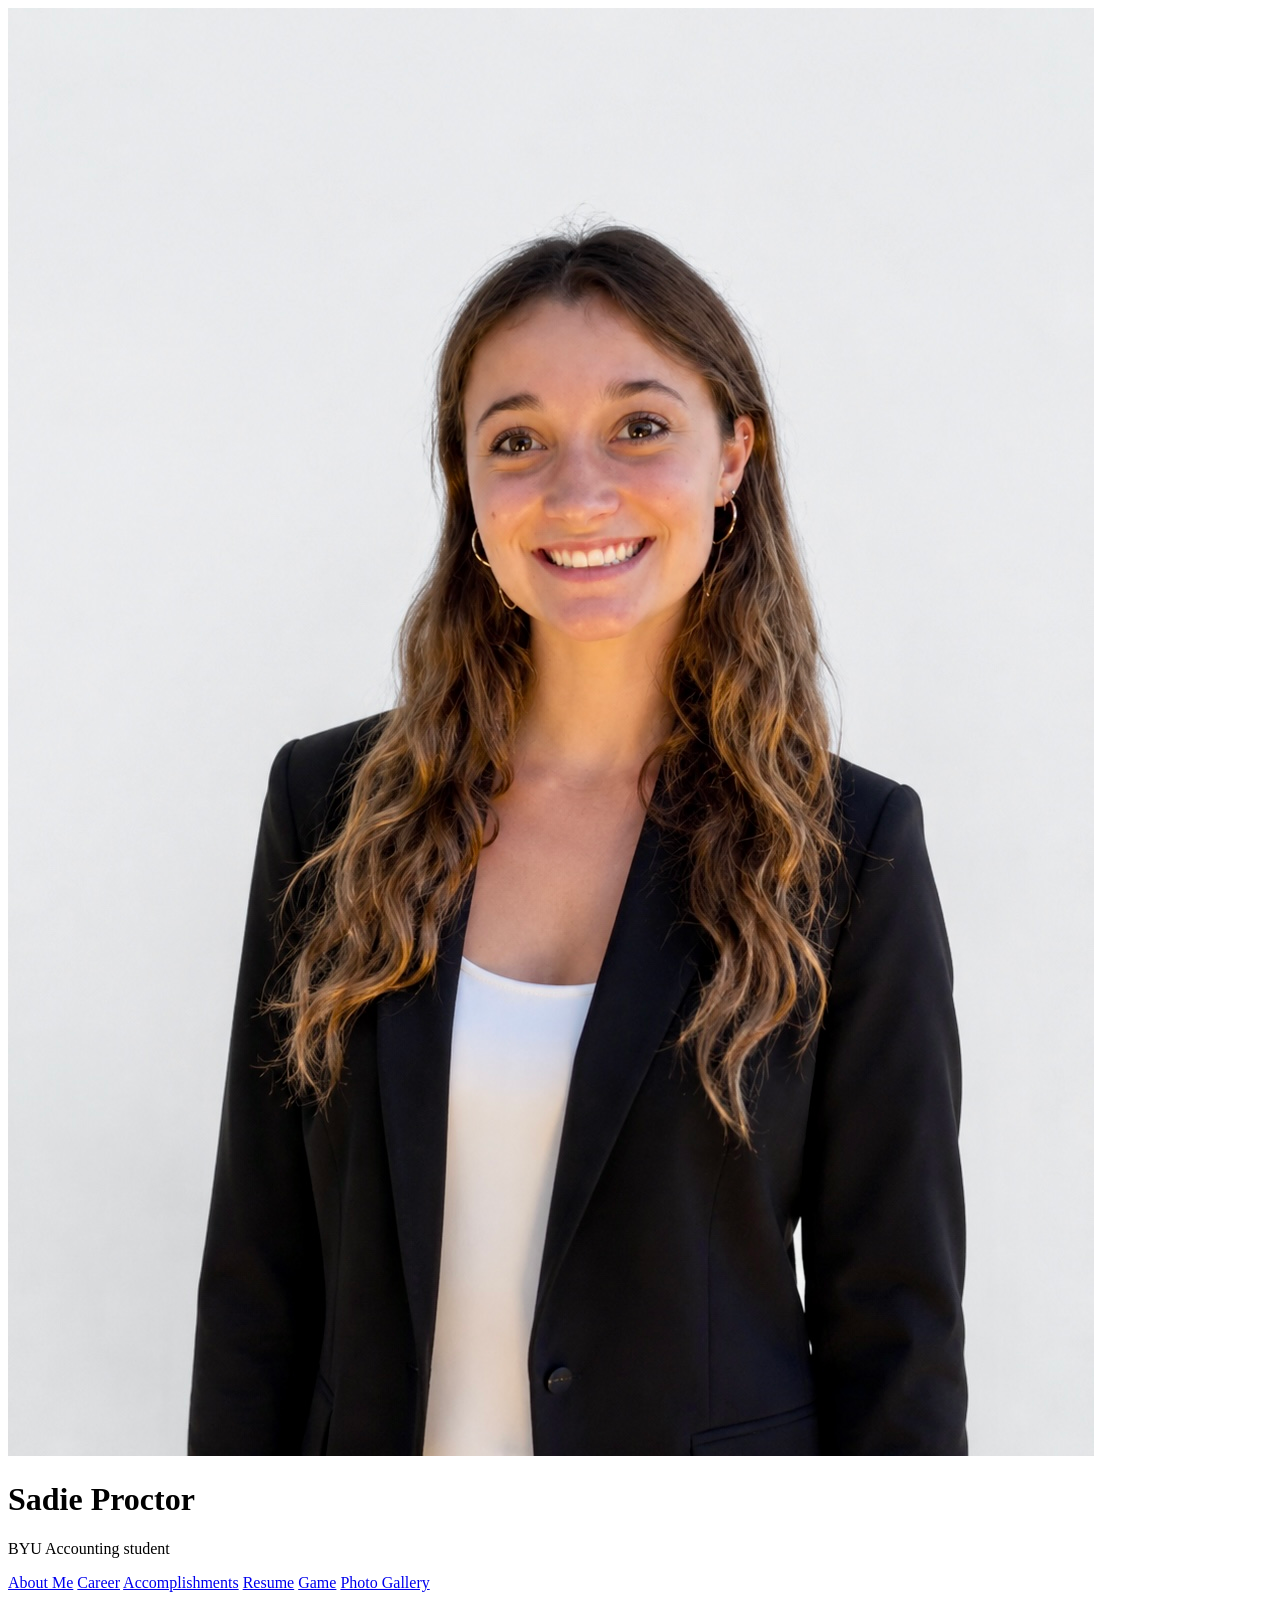
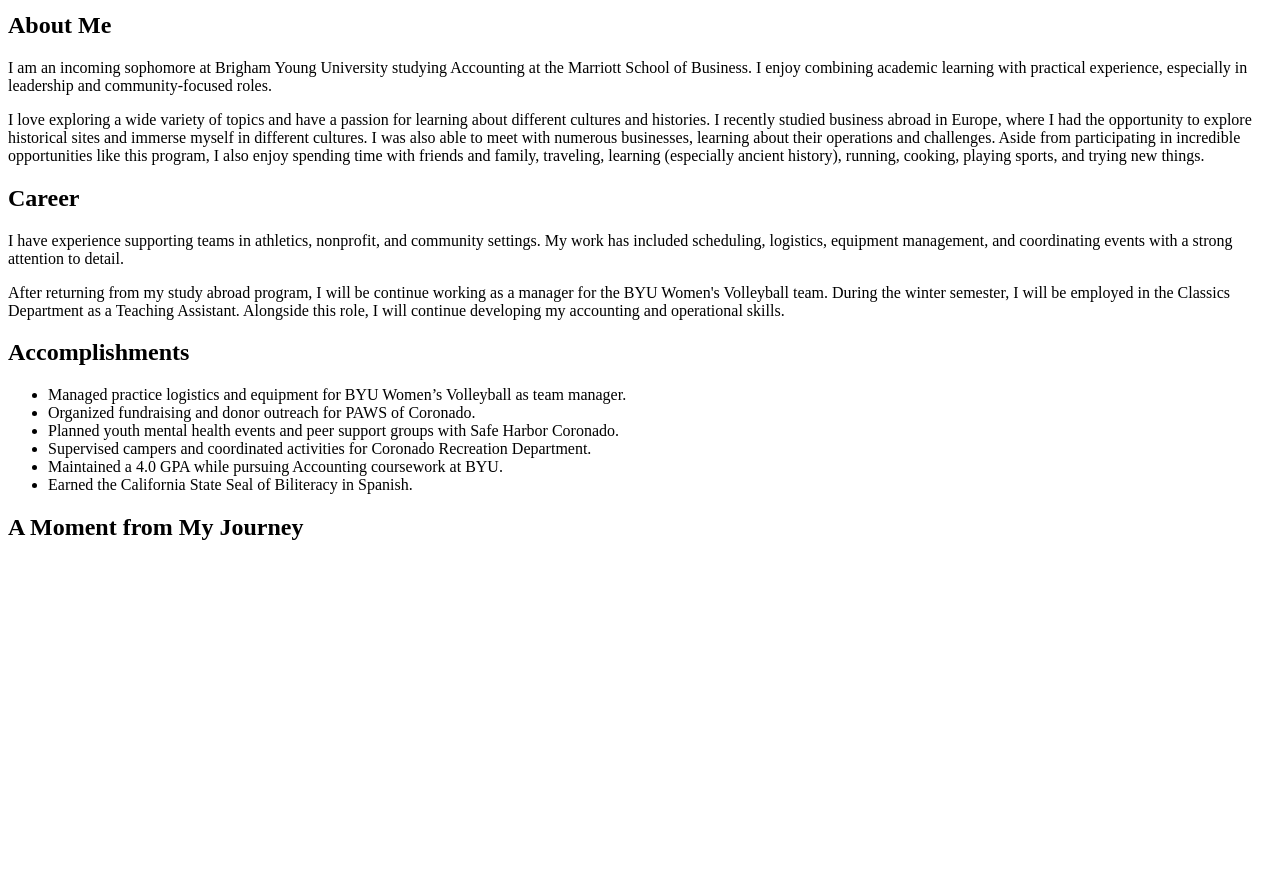
==== index.html @ 55a30e1f "Add files via upload" ====
<!DOCTYPE html>
<html lang="en">
<head>
    <meta charset="UTF-8">
    <meta name="viewport" content="width=device-width, initial-scale=1.0">
    <title>Sadie Proctor | BYU Student</title>
    <link rel="stylesheet" href="styles/styles.css">
</head>
<body>

    <div class="container">
        <header class="site-header">
            <div class="header-left">
                <img src="sadieproctorpicture.jpg" alt="Sadie Proctor" class="profile-photo">
                <div>
                    <h1>Sadie Proctor</h1>
                    <p class="subtitle">BYU Accounting student</p>
                </div>
            </div>
            <nav class="header-nav">
                <a href="#AboutMe">About Me</a>
                <a href="#Career">Career</a>
                <a href="#Accomplishments">Accomplishments</a>
                <a href="#Clickthislinktoviewmyresume!">Resume</a>
                <a href="opengame.html" target="_blank">Game</a>
                <a href="photogallery.html" target="_blank">Photo Gallery</a>
            </nav>
            
        </header>

        <main class="main-content">
            <section id="AboutMe" class="section-block">
                <h2>About Me</h2>
                <p>I am an incoming sophomore at Brigham Young University studying Accounting at the Marriott School of Business. I enjoy combining academic learning with practical experience, especially in leadership and community-focused roles.</p>
                <p>I love exploring a wide variety of topics and have a passion for learning about different cultures and histories. I recently studied business abroad in Europe, where I had the opportunity to explore historical sites and immerse myself in different cultures. I was also able to meet with numerous businesses, learning about their operations and challenges. Aside from participating
                    in incredible opportunities like this program, I also enjoy spending time with friends and family, traveling, learning (especially ancient history), running, cooking, playing sports, and trying new things.</p>
                </p>
            </section>
            <section id="Career" class="section-block">
                <h2>Career</h2>
                <p>I have experience supporting teams in athletics, nonprofit, and community settings. My work has included scheduling, logistics, equipment management, and coordinating events with a strong attention to detail.</p>
                <p>After returning from my study abroad program, I will be continue working as a manager for the BYU Women's Volleyball team. During the winter semester, I will be employed in the Classics Department as a Teaching Assistant. Alongside this role, I will continue developing my accounting and operational skills.</p>
            </section>
      
            <section id="Accomplishments" class="section-block">
                <h2>Accomplishments</h2>
                <ul>
                    <li>Managed practice logistics and equipment for BYU Women’s Volleyball as team manager.</li>
                    <li>Organized fundraising and donor outreach for PAWS of Coronado.</li>
                    <li>Planned youth mental health events and peer support groups with Safe Harbor Coronado.</li>
                    <li>Supervised campers and coordinated activities for Coronado Recreation Department.</li>
                    <li>Maintained a 4.0 GPA while pursuing Accounting coursework at BYU.</li>
                    <li>Earned the California State Seal of Biliteracy in Spanish.</li>
                </ul>
            </section>
            <section id="Video" class="section-block">
                <h2>A Moment from My Journey</h2>
                <iframe width="560" height="315" 
                    src="https://www.youtube.com/embed/I63VdYKXzm8?rel=0" 
                    title="YouTube video player" 
                    frameborder="0" 
                    allow="accelerometer; autoplay; clipboard-write; encrypted-media; gyroscope; picture-in-picture; web-share" 
                    allowfullscreen 
                    style="margin-top: 16px; display: block; max-width: 100%;">
                </iframe>
            </section>
        </main>
    </div>
</body>
</html>
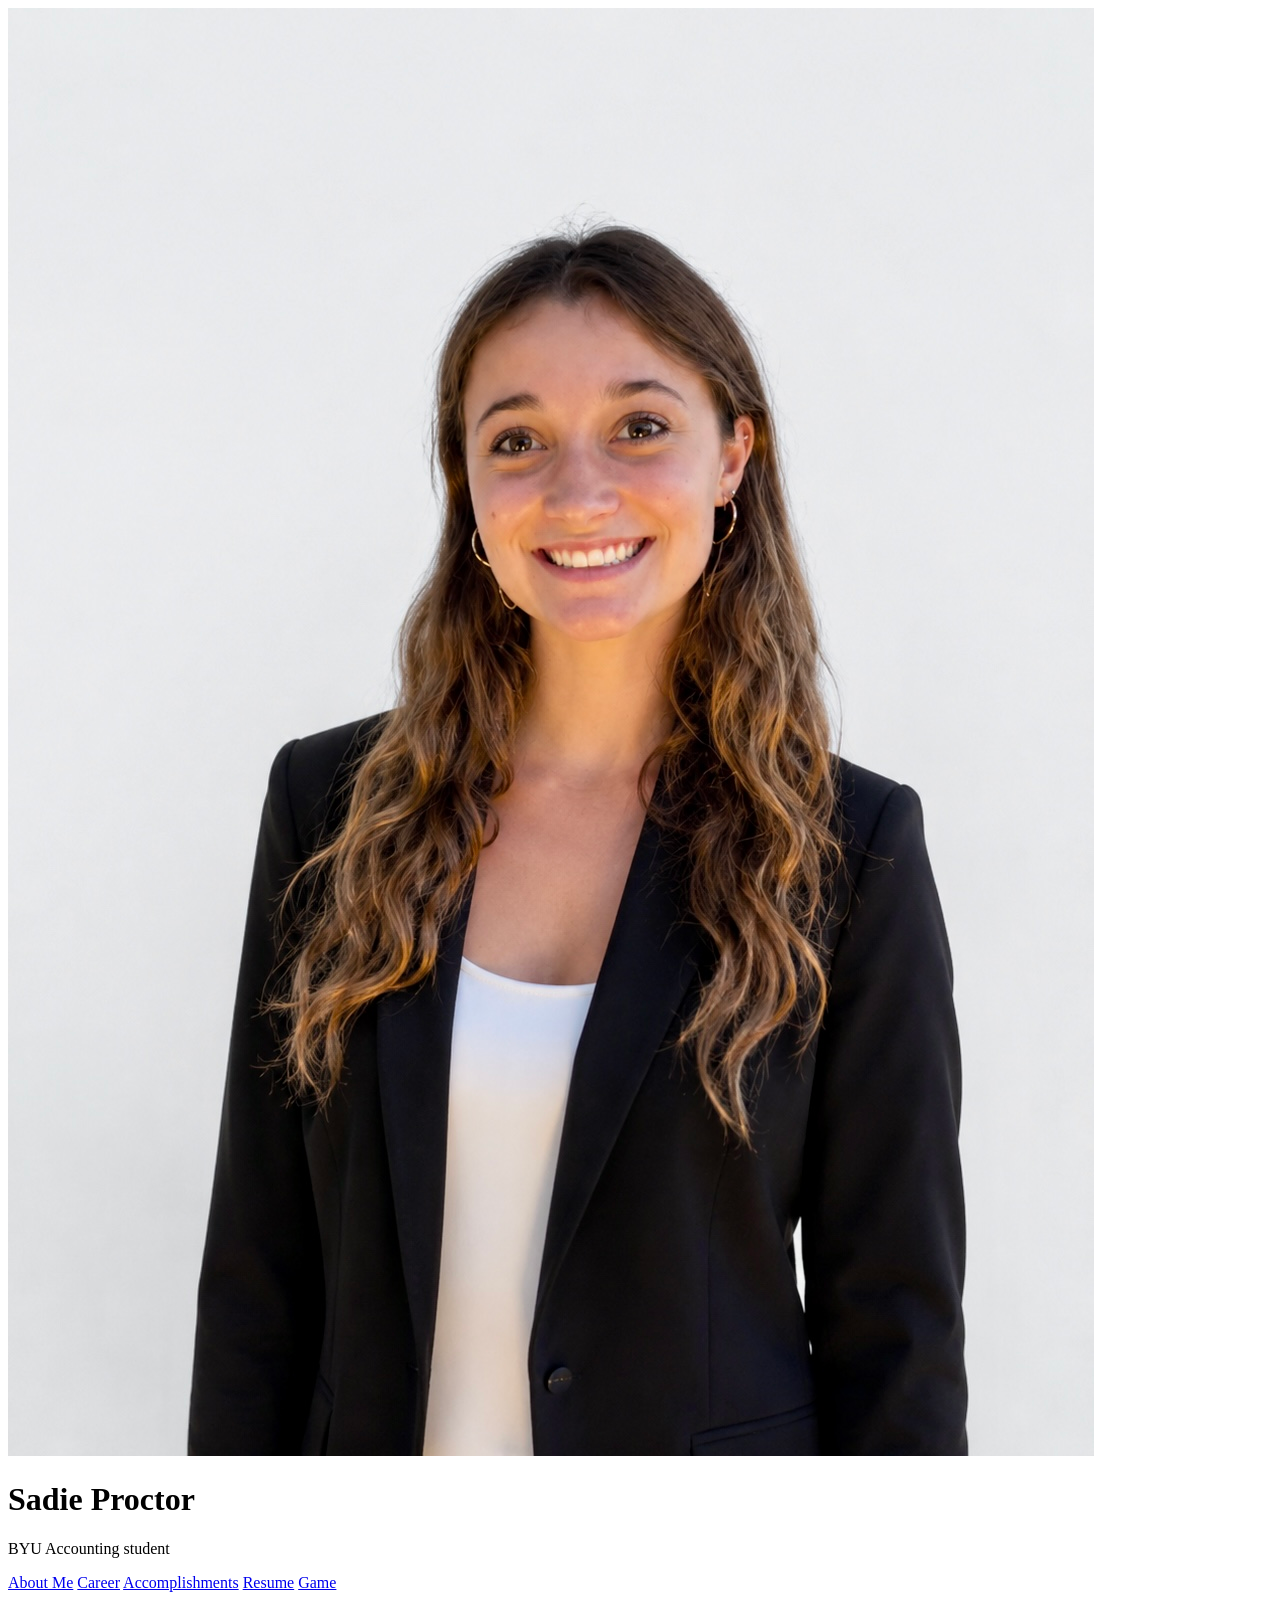
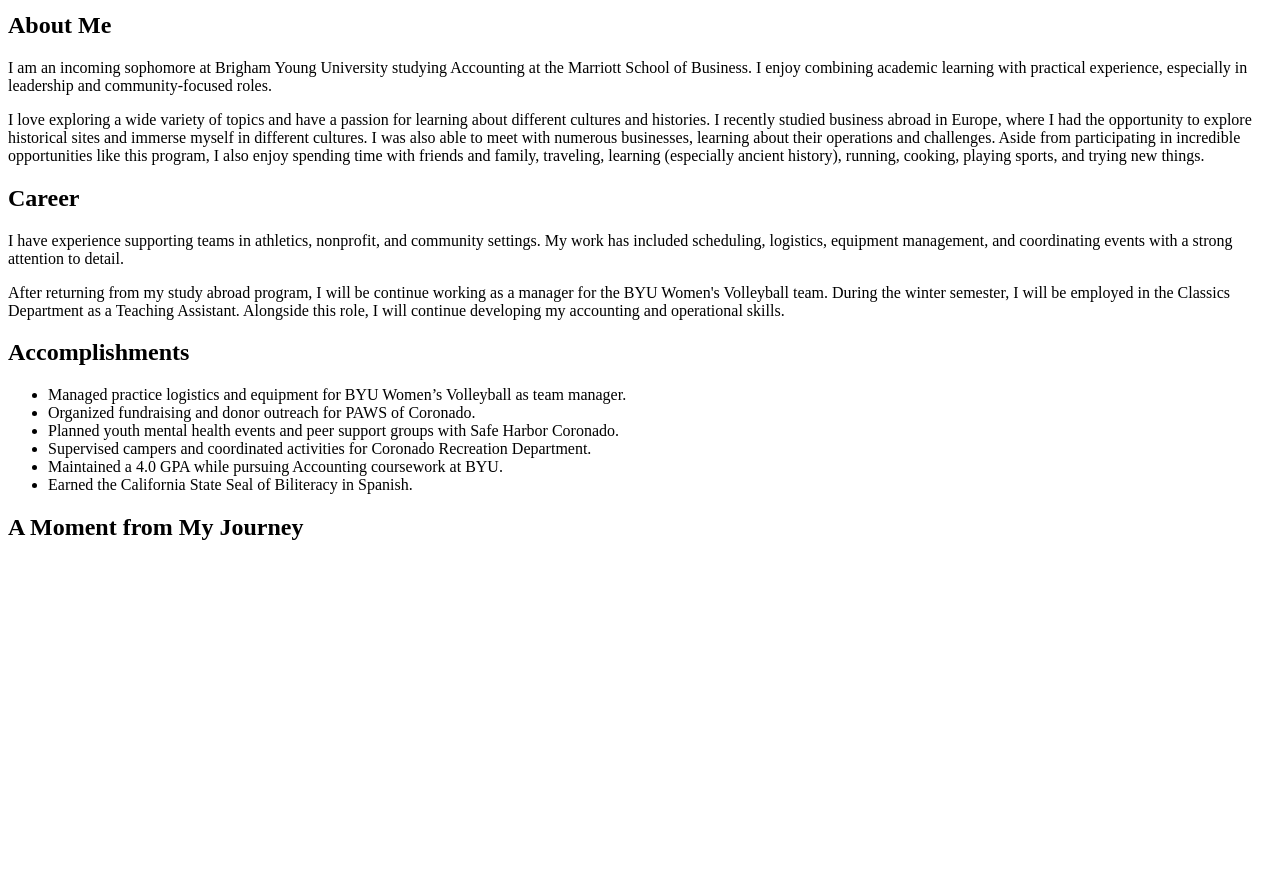
==== commit 809f98e1: "Add files via upload" ====
--- a/index.html
+++ b/index.html
@@ -4,7 +4,7 @@
     <meta charset="UTF-8">
     <meta name="viewport" content="width=device-width, initial-scale=1.0">
     <title>Sadie Proctor | BYU Student</title>
-    <link rel="stylesheet" href="styles/styles.css">
+    <link rel="stylesheet" href="./styles/styles.css">
 </head>
 <body>
 
@@ -23,8 +23,6 @@
                 <a href="#Accomplishments">Accomplishments</a>
                 <a href="#Clickthislinktoviewmyresume!">Resume</a>
                 <a href="opengame.html" target="_blank">Game</a>
-                <a href="photogallery.html" target="_blank">Photo Gallery</a>
-            </nav>
             
         </header>
 
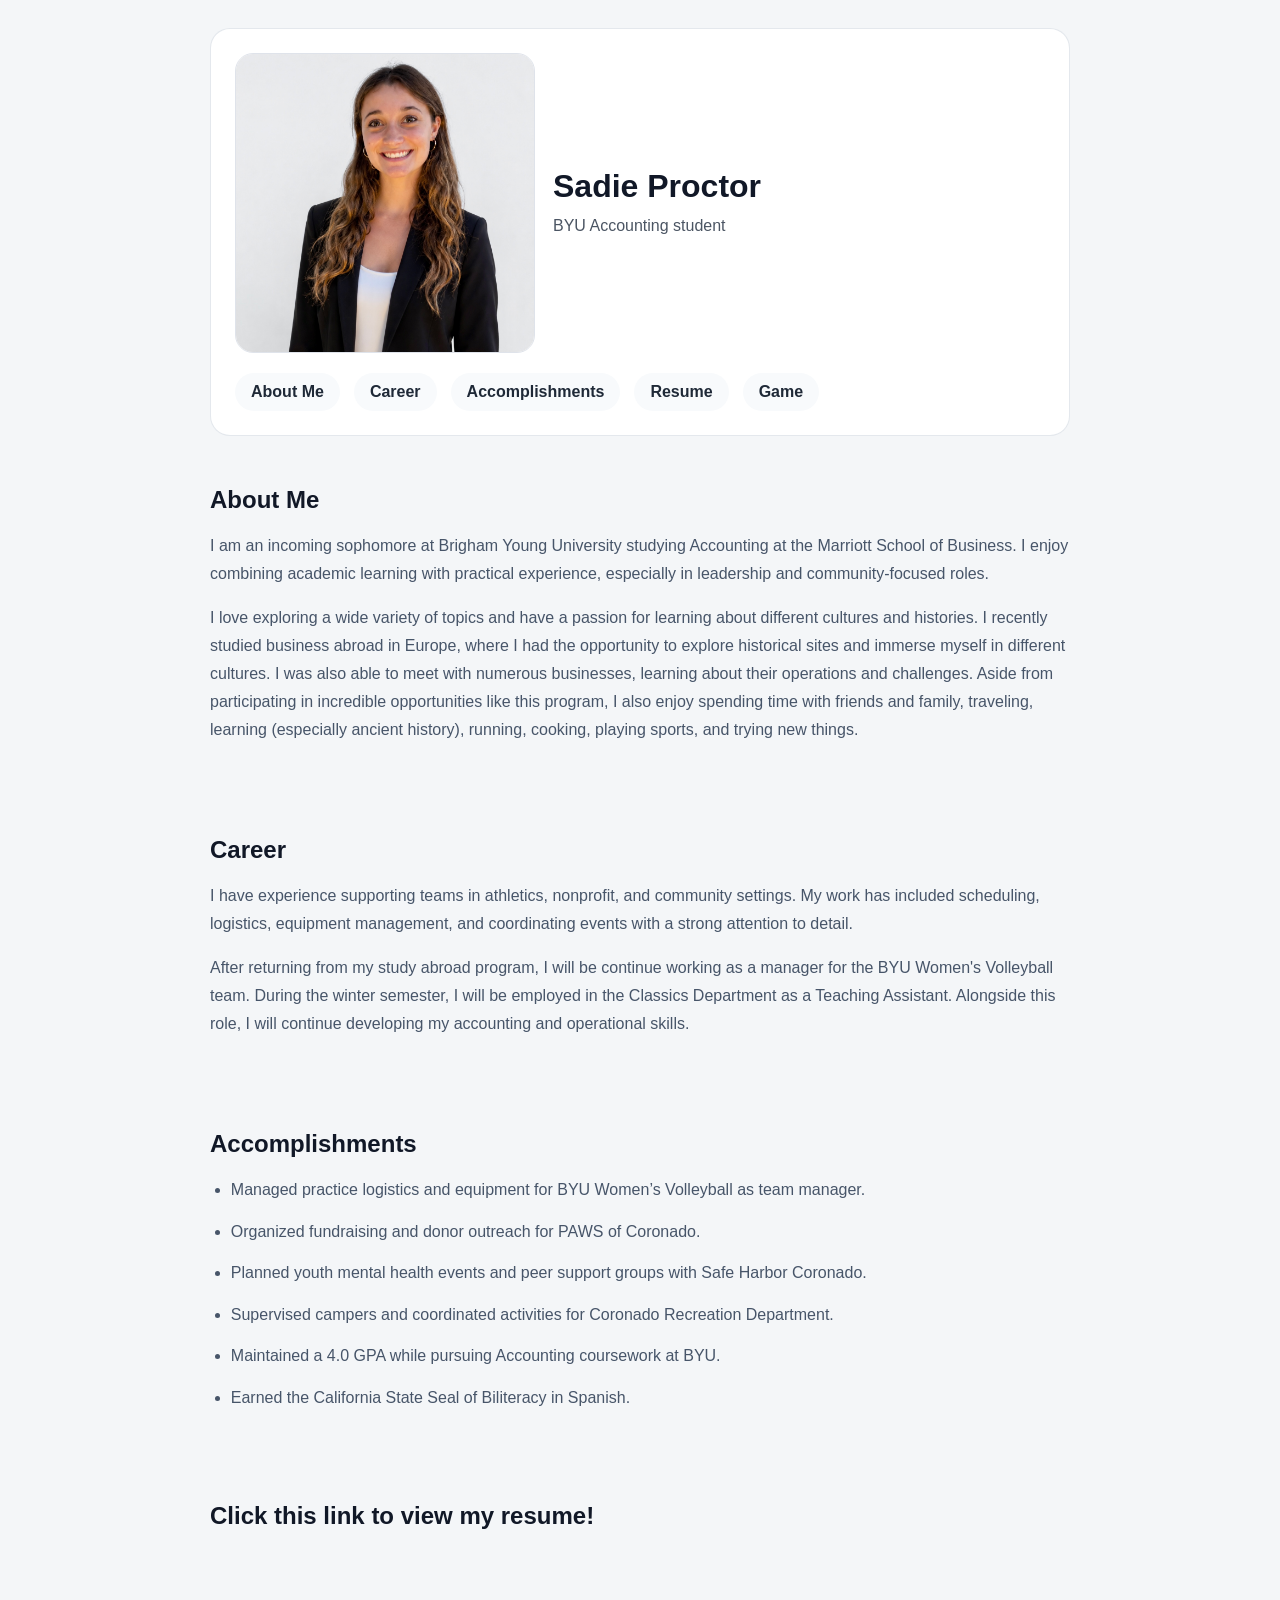
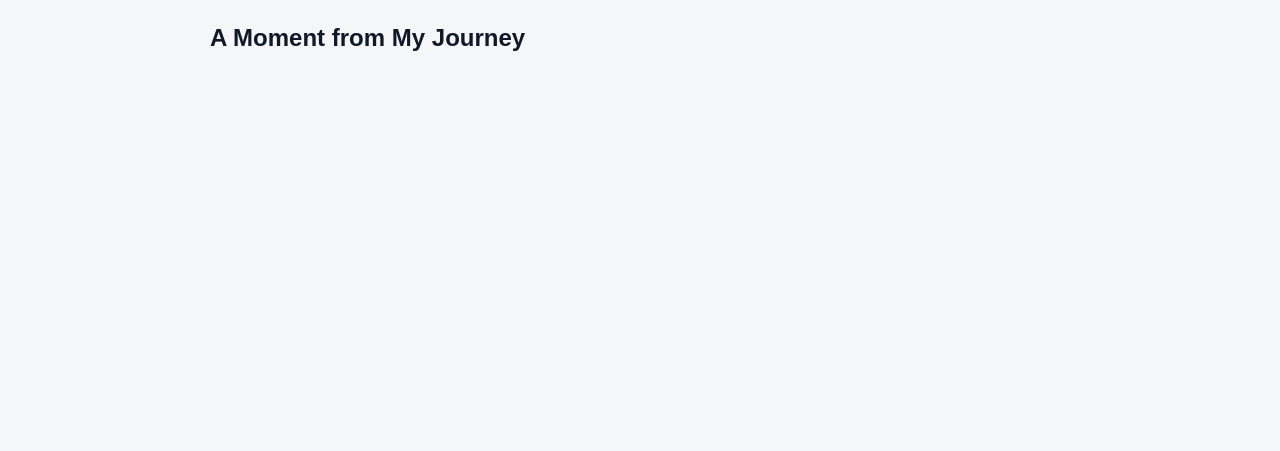
==== commit 0d2d1f79: "Add files via upload" ====
--- a/index.html
+++ b/index.html
@@ -51,6 +51,11 @@
                     <li>Earned the California State Seal of Biliteracy in Spanish.</li>
                 </ul>
             </section>
+
+            <section id = "Resume" class="section-block">
+                <a href="resume.html" target="_blank"> <h2>Click this link to view my resume!</h2></a>
+            </section>
+
             <section id="Video" class="section-block">
                 <h2>A Moment from My Journey</h2>
                 <iframe width="560" height="315" 
--- a/styles/styles.css
+++ b/styles/styles.css
@@ -0,0 +1,128 @@
+:root {
+    color-scheme: light;
+    font-family:'Gill Sans', 'Gill Sans MT', Calibri, 'Trebuchet MS', sans-serif;
+    background: #f4f6f8;
+    color: #111827;
+}
+* {
+    box-sizing: border-box;
+}
+body {
+    margin: 0;
+    background: #f4f6f8;
+}
+.container {
+    max-width: 900px;
+    margin: 0 auto;
+    padding: 28px 20px 40px;
+}
+.site-header {
+    display: flex;
+    flex-wrap: wrap;
+    justify-content: space-between;
+    align-items: center;
+    gap: 20px;
+    background: #ffffff;
+    border: 1px solid rgba(148, 163, 184, 0.25);
+    border-radius: 20px;
+    padding: 24px;
+    margin-bottom: 24px;
+}
+.header-left {
+    display: flex;
+    align-items: center;
+    gap: 18px;
+}
+.profile-photo {
+    width: 300px;
+    height: 300px;
+    border-radius: 18px;
+    object-fit: cover;
+    border: 1px solid rgba(148, 163, 184, 0.3);
+}
+.site-header h1 {
+    margin: 0;
+    font-size: 2rem;
+}
+.subtitle {
+    margin: 8px 0 0;
+    color: #4b5563;
+    line-height: 1.6;
+}
+a {
+    color:black;
+    text-decoration: none;
+}
+a:hover
+{
+    text-decoration: underline;
+    color:lightblue;
+}
+.header-nav {
+    display: flex;
+    flex-wrap: wrap;
+    gap: 14px;
+}
+.header-nav a {
+    color: #1f2937;
+    text-decoration: none;
+    font-weight: 600;
+    padding: 10px 16px;
+    border-radius: 999px;
+    background: #f8fafc;
+    transition: background 0.2s ease;
+}
+.header-nav a:hover {
+    background: #e2e8f0;
+}
+.main-content {
+    display: grid;
+    gap: 24px;
+}
+.section-block {
+    background: transparent;
+    border: none;
+    border-radius: 0;
+    padding: 26px 0;
+}
+.section-block h2 {
+    margin-top: 0;
+    margin-bottom: 18px;
+    color: #111827;
+    font-size: 1.5rem;
+}
+.section-block p,
+.section-block li {
+    color: #475569;
+    line-height: 1.75;
+}
+.section-block ul {
+    padding-left: 1.3rem;
+    margin: 0;
+}
+.section-block li {
+    margin-bottom: 0.85rem;
+}
+.site-footer {
+    margin-top: 24px;
+    text-align: center;
+    color: #475569;
+}
+.site-footer a {
+    color: #1f2937;
+    text-decoration: none;
+    font-weight: 600;
+}
+@media (max-width: 720px) {
+    .site-header {
+        padding: 20px;
+    }
+    .profile-photo {
+        width: 88px;
+        height: 88px;
+    }
+    .header-nav {
+        width: 100%;
+        justify-content: flex-start;
+    }
+}
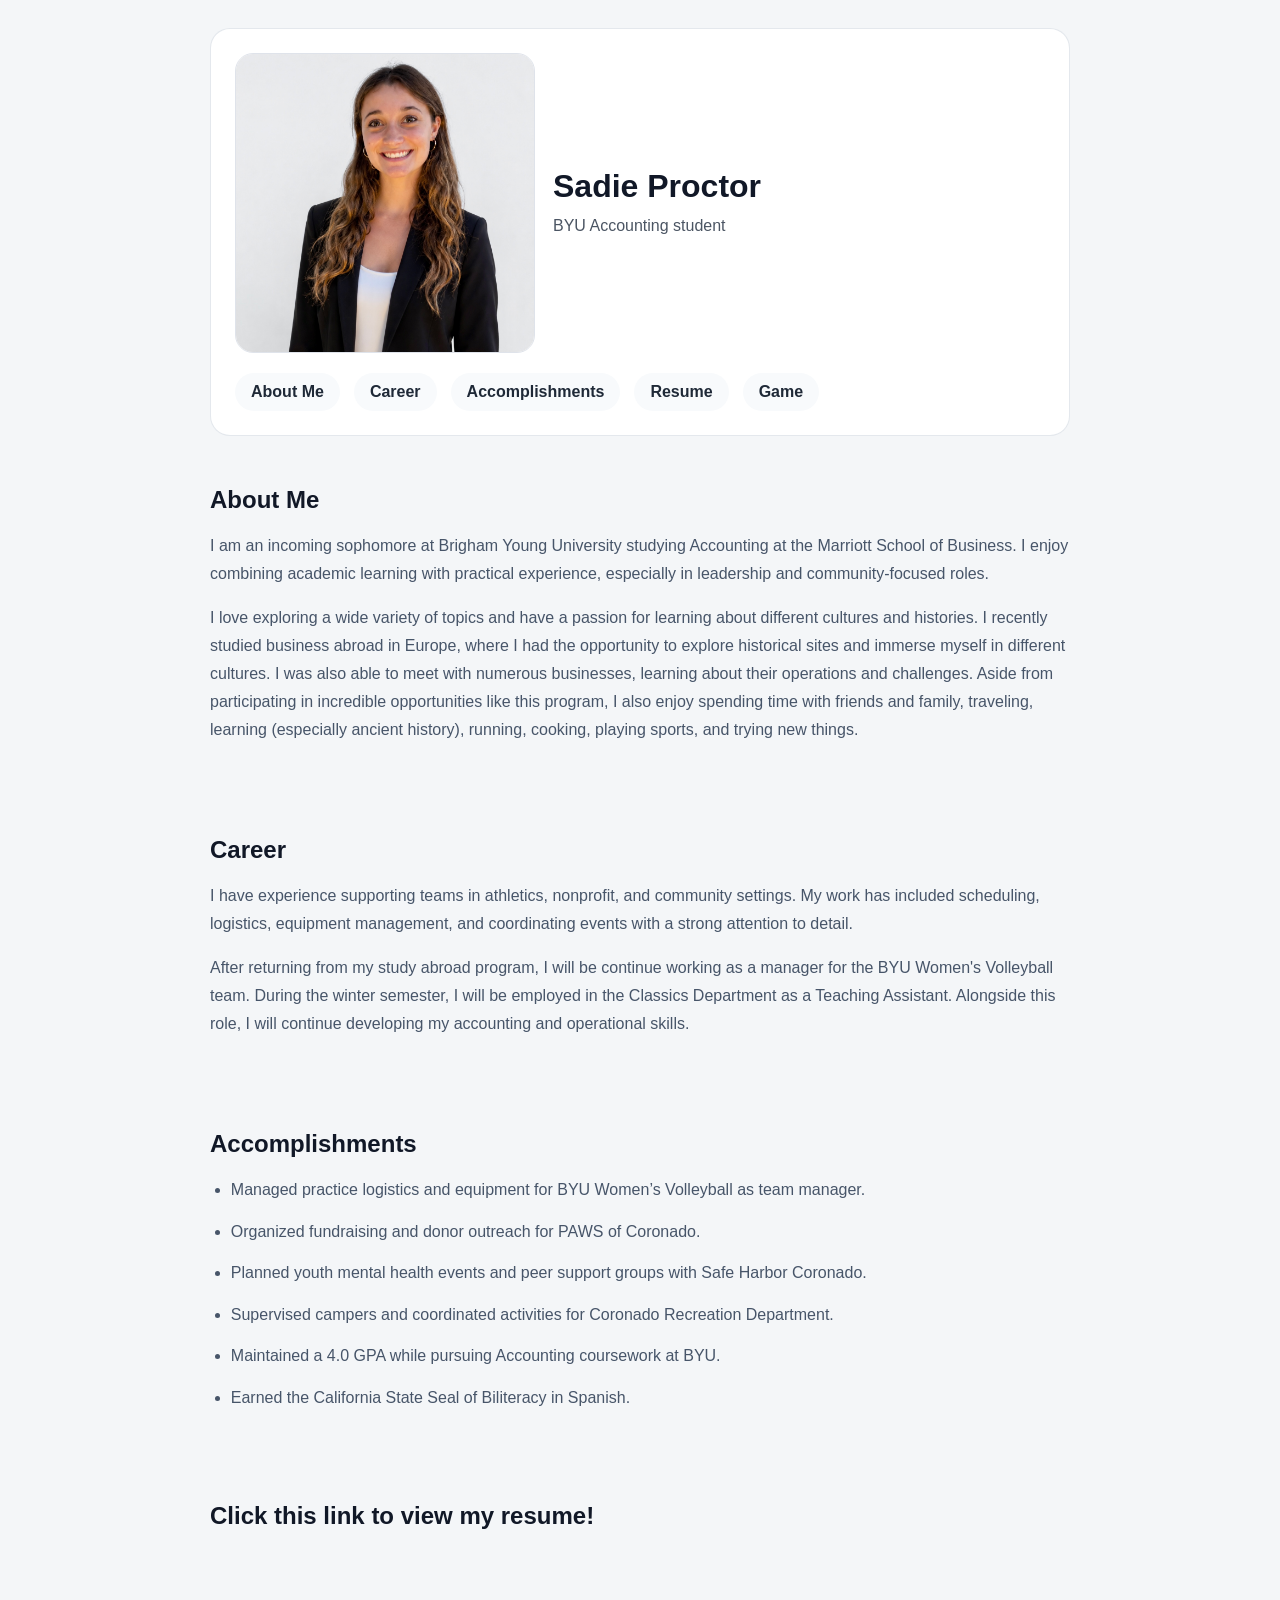
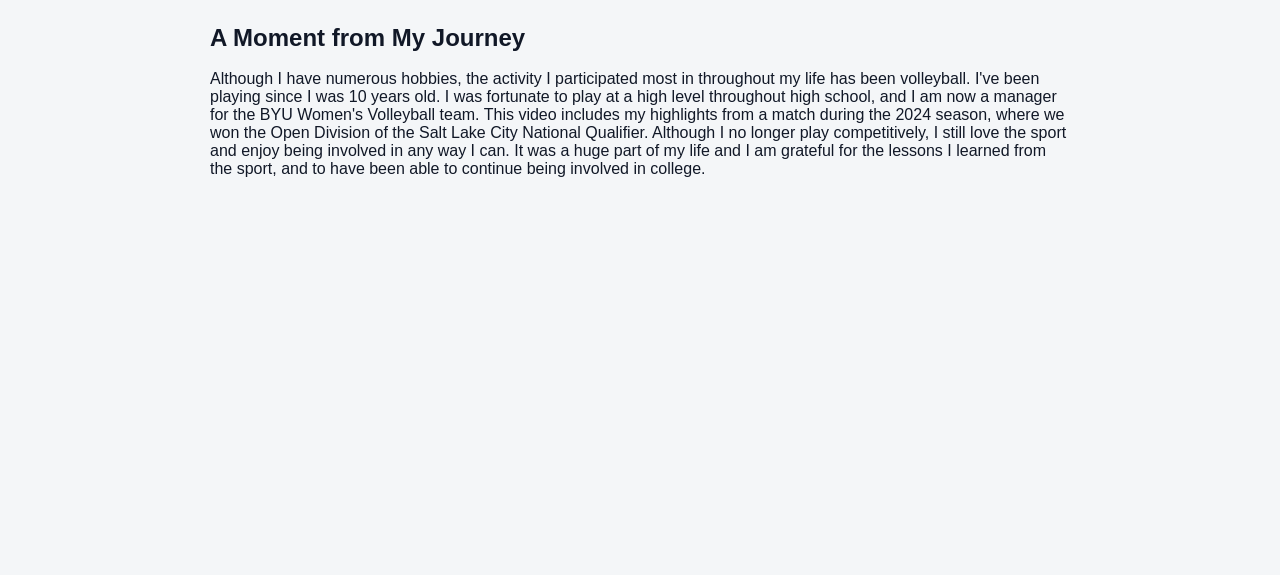
==== commit 2f50af63: "Add files via upload" ====
--- a/index.html
+++ b/index.html
@@ -21,7 +21,7 @@
                 <a href="#AboutMe">About Me</a>
                 <a href="#Career">Career</a>
                 <a href="#Accomplishments">Accomplishments</a>
-                <a href="#Clickthislinktoviewmyresume!">Resume</a>
+                <a href="#resume.html">Resume</a>
                 <a href="opengame.html" target="_blank">Game</a>
             
         </header>
@@ -58,6 +58,12 @@
 
             <section id="Video" class="section-block">
                 <h2>A Moment from My Journey</h2>
+                Although I have numerous hobbies, the activity I participated most in throughout my life has been volleyball. 
+                I've been playing since I was 10 years old.
+                 I was fortunate to play at a high level throughout high school, and I am now a manager for the BYU Women's Volleyball team. 
+                 This video includes my highlights from a match during the 2024 season, where we won the Open Division of the Salt Lake City National Qualifier. 
+                Although I no longer play competitively, I still love the sport and enjoy being involved in any way I can.
+                 It was a huge part of my life and I am grateful for the lessons I learned from the sport, and to have been able to continue being involved in college.
                 <iframe width="560" height="315" 
                     src="https://www.youtube.com/embed/I63VdYKXzm8?rel=0" 
                     title="YouTube video player" 
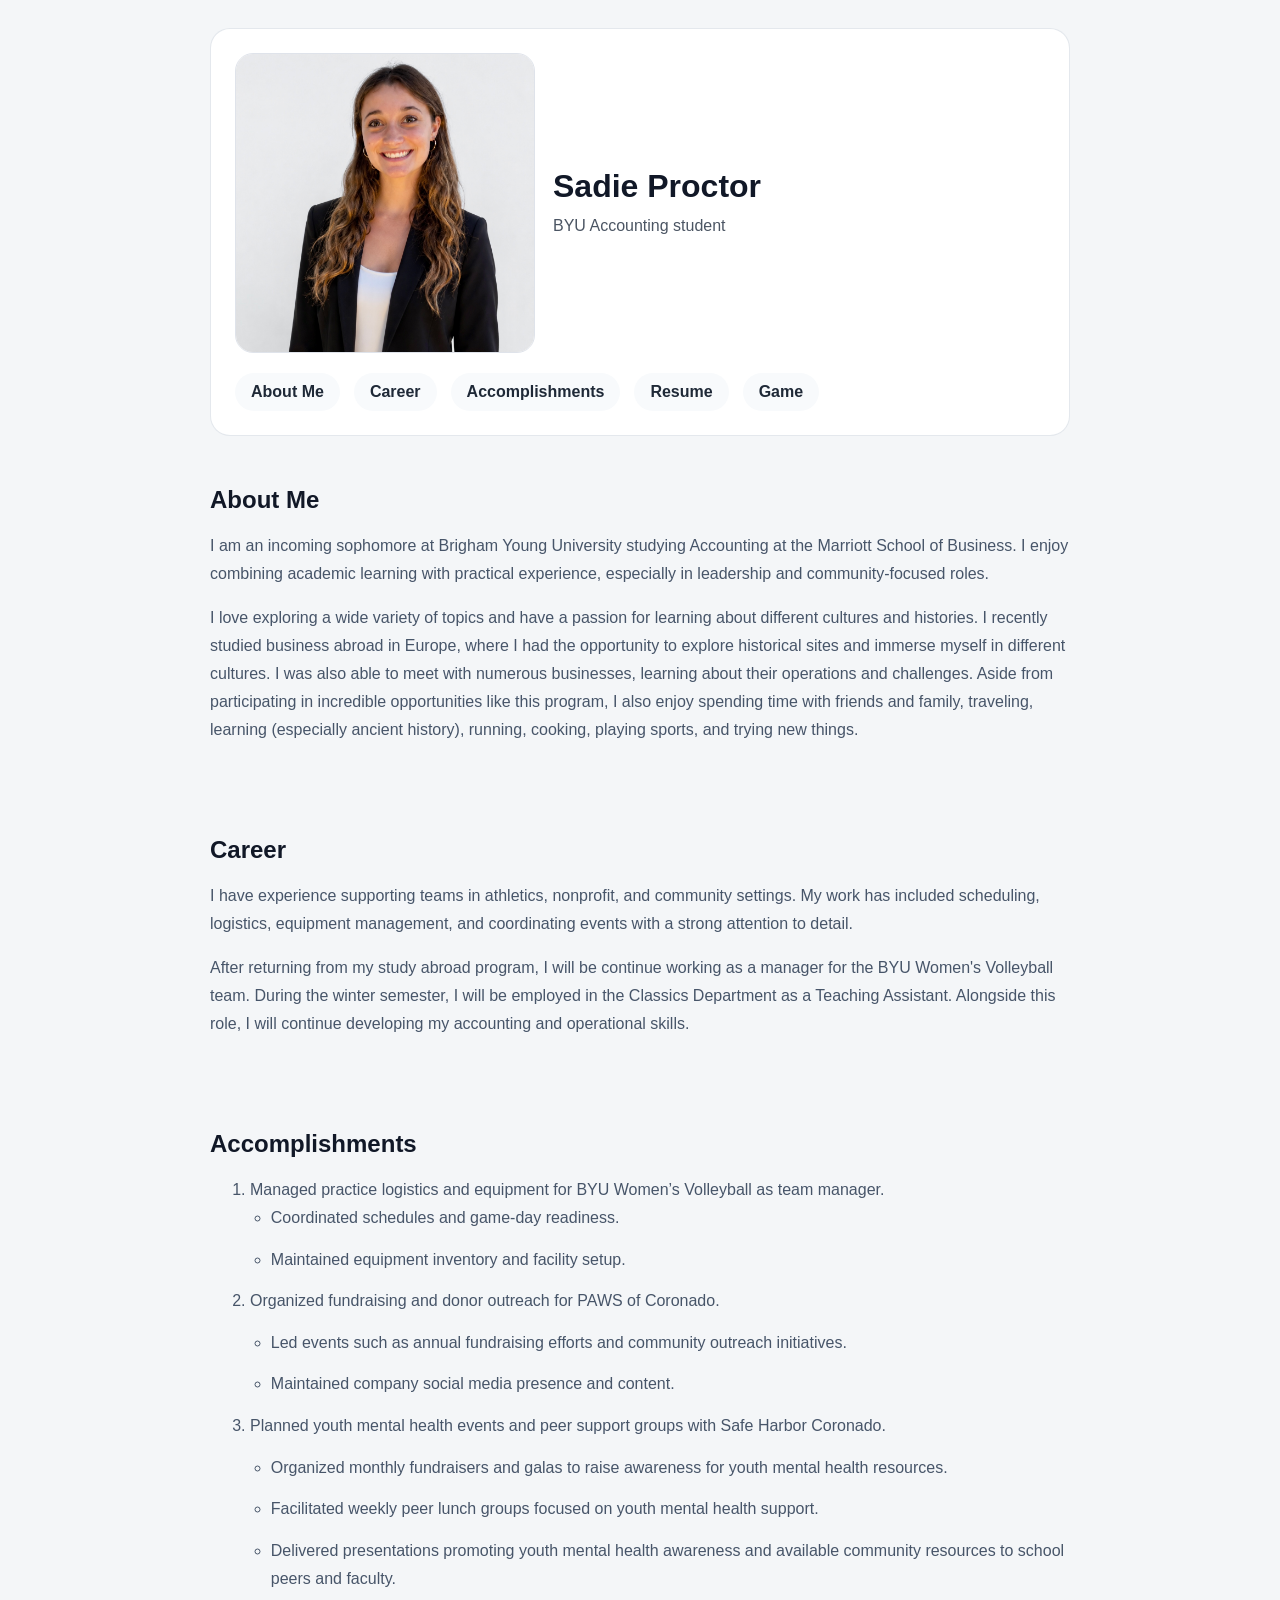
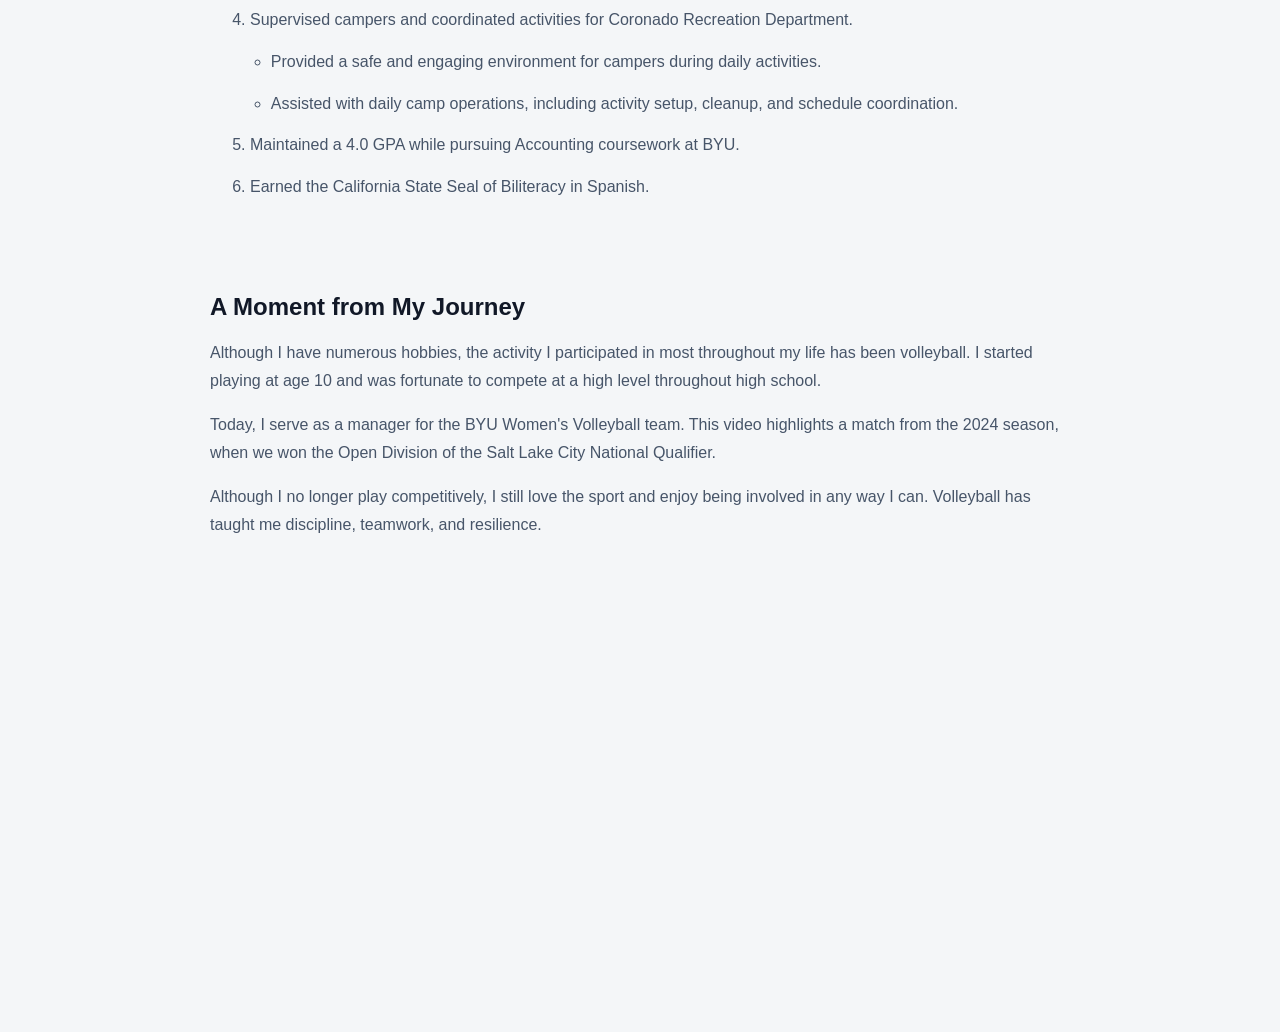
==== commit f8d6b916: "Add files via upload" ====
--- a/index.html
+++ b/index.html
@@ -21,7 +21,7 @@
                 <a href="#AboutMe">About Me</a>
                 <a href="#Career">Career</a>
                 <a href="#Accomplishments">Accomplishments</a>
-                <a href="#resume.html">Resume</a>
+                <a href="resume.html" target="_blank">Resume</a>
                 <a href="opengame.html" target="_blank">Game</a>
             
         </header>
@@ -42,36 +42,52 @@
       
             <section id="Accomplishments" class="section-block">
                 <h2>Accomplishments</h2>
-                <ul>
-                    <li>Managed practice logistics and equipment for BYU Women’s Volleyball as team manager.</li>
+                <ol>
+                    <li>Managed practice logistics and equipment for BYU Women’s Volleyball as team manager.
+                        <ul>
+                            <li>Coordinated schedules and game-day readiness.</li>
+                            <li>Maintained equipment inventory and facility setup.</li>
+                        </ul>
+                    </li>
                     <li>Organized fundraising and donor outreach for PAWS of Coronado.</li>
+                    <ul>
+                        <li>
+                            Led events such as annual fundraising efforts and community outreach initiatives.
+                        </li>
+                        <li> Maintained company social media presence and content.</li>
+                    </ul>
                     <li>Planned youth mental health events and peer support groups with Safe Harbor Coronado.</li>
+                    <ul>
+                        <li>Organized monthly fundraisers and galas to raise awareness for youth mental health resources.</li>
+                        <li>Facilitated weekly peer lunch groups focused on youth mental health support.</li>
+                        <li>Delivered presentations promoting youth mental health awareness and available community resources to school peers and faculty.</li>
+                    </ul>
                     <li>Supervised campers and coordinated activities for Coronado Recreation Department.</li>
+                    <ul>
+                        <li>Provided a safe and engaging environment for campers during daily activities.</li>
+                        <li>Assisted with daily camp operations, including activity setup, cleanup, and schedule coordination.</li>
+                    </ul>
                     <li>Maintained a 4.0 GPA while pursuing Accounting coursework at BYU.</li>
                     <li>Earned the California State Seal of Biliteracy in Spanish.</li>
-                </ul>
+                </ol>
             </section>
 
-            <section id = "Resume" class="section-block">
-                <a href="resume.html" target="_blank"> <h2>Click this link to view my resume!</h2></a>
-            </section>
+        
 
             <section id="Video" class="section-block">
                 <h2>A Moment from My Journey</h2>
-                Although I have numerous hobbies, the activity I participated most in throughout my life has been volleyball. 
-                I've been playing since I was 10 years old.
-                 I was fortunate to play at a high level throughout high school, and I am now a manager for the BYU Women's Volleyball team. 
-                 This video includes my highlights from a match during the 2024 season, where we won the Open Division of the Salt Lake City National Qualifier. 
-                Although I no longer play competitively, I still love the sport and enjoy being involved in any way I can.
-                 It was a huge part of my life and I am grateful for the lessons I learned from the sport, and to have been able to continue being involved in college.
-                <iframe width="560" height="315" 
-                    src="https://www.youtube.com/embed/I63VdYKXzm8?rel=0" 
-                    title="YouTube video player" 
-                    frameborder="0" 
-                    allow="accelerometer; autoplay; clipboard-write; encrypted-media; gyroscope; picture-in-picture; web-share" 
-                    allowfullscreen 
-                    style="margin-top: 16px; display: block; max-width: 100%;">
-                </iframe>
+                <p>Although I have numerous hobbies, the activity I participated in most throughout my life has been volleyball. I started playing at age 10 and was fortunate to compete at a high level throughout high school.</p>
+                <p>Today, I serve as a manager for the BYU Women's Volleyball team. This video highlights a match from the 2024 season, when we won the Open Division of the Salt Lake City National Qualifier.</p>
+                <p>Although I no longer play competitively, I still love the sport and enjoy being involved in any way I can. Volleyball has taught me discipline, teamwork, and resilience.</p>
+                <div class="video-wrapper">
+                    <iframe class="video-iframe" 
+                        src="https://www.youtube.com/embed/I63VdYKXzm8?rel=0" 
+                        title="YouTube video player" 
+                        frameborder="0" 
+                        allow="accelerometer; autoplay; clipboard-write; encrypted-media; gyroscope; picture-in-picture; web-share" 
+                        allowfullscreen>
+                    </iframe>
+                </div>
             </section>
         </main>
     </div>
--- a/styles/styles.css
+++ b/styles/styles.css
@@ -103,6 +103,16 @@
 .section-block li {
     margin-bottom: 0.85rem;
 }
+.video-wrapper {
+    width: 100%;
+    max-width: 720px;
+    margin-top: 18px;
+}
+.video-iframe {
+    width: 100%;
+    height: 405px;
+    border: 0;
+}
 .site-footer {
     margin-top: 24px;
     text-align: center;
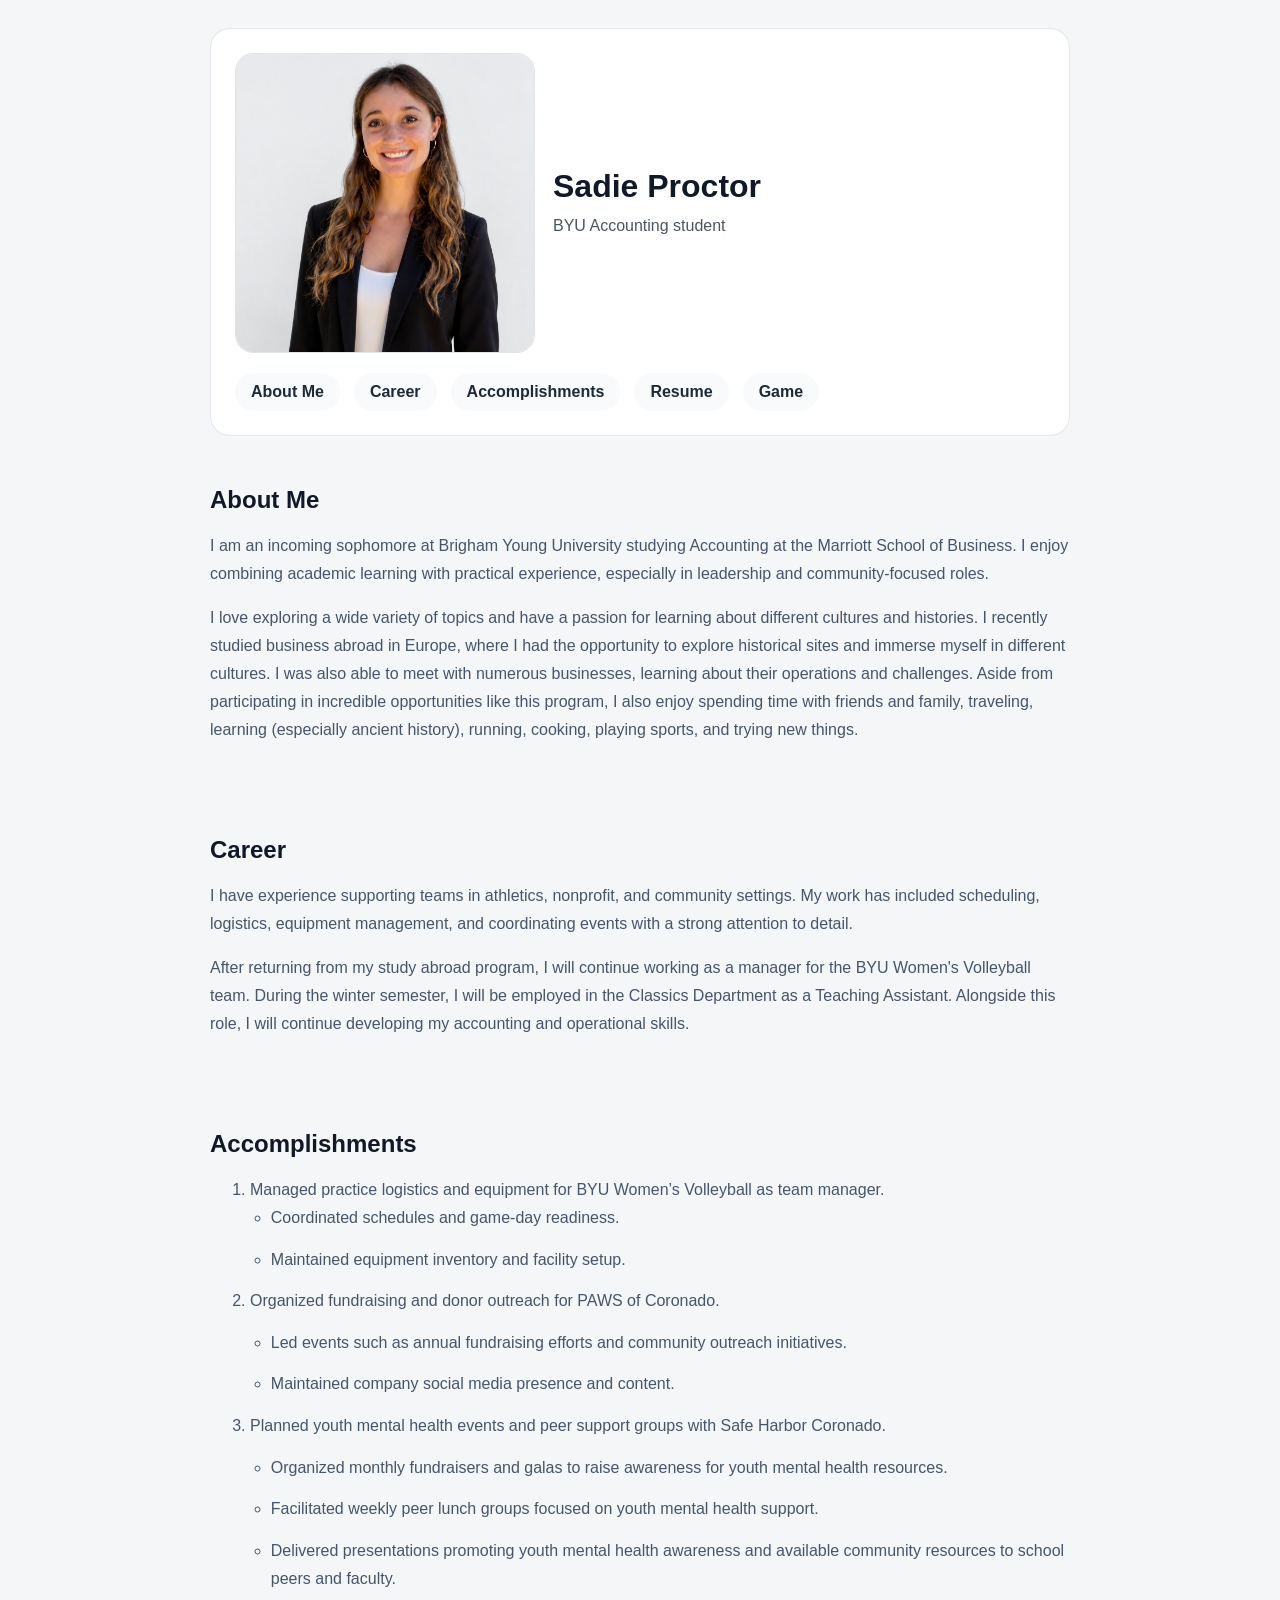
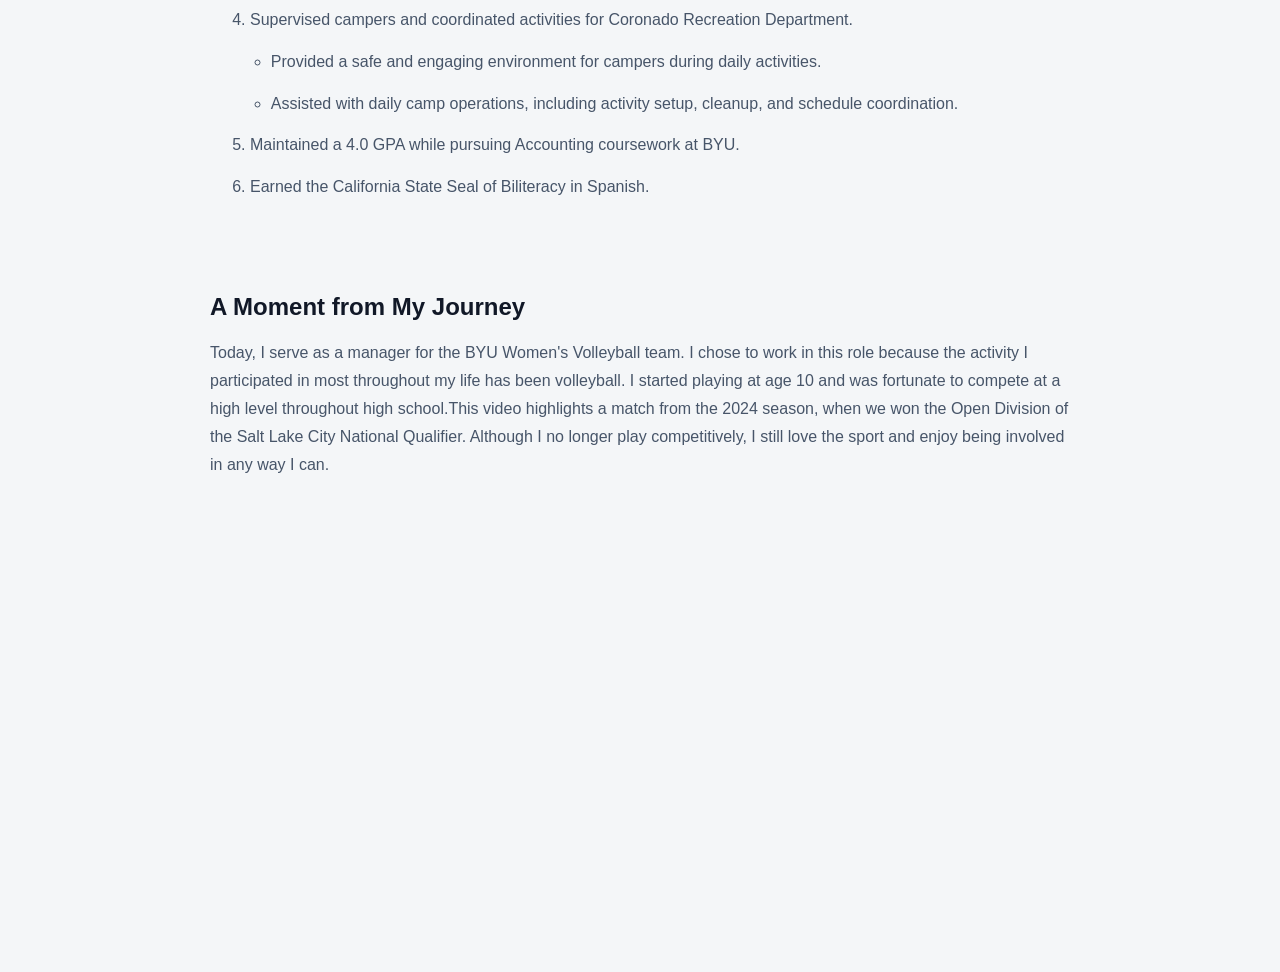
==== commit 3234cc94: "Add files via upload" ====
--- a/index.html
+++ b/index.html
@@ -37,7 +37,7 @@
             <section id="Career" class="section-block">
                 <h2>Career</h2>
                 <p>I have experience supporting teams in athletics, nonprofit, and community settings. My work has included scheduling, logistics, equipment management, and coordinating events with a strong attention to detail.</p>
-                <p>After returning from my study abroad program, I will be continue working as a manager for the BYU Women's Volleyball team. During the winter semester, I will be employed in the Classics Department as a Teaching Assistant. Alongside this role, I will continue developing my accounting and operational skills.</p>
+                <p>After returning from my study abroad program, I will continue working as a manager for the BYU Women's Volleyball team. During the winter semester, I will be employed in the Classics Department as a Teaching Assistant. Alongside this role, I will continue developing my accounting and operational skills.</p>
             </section>
       
             <section id="Accomplishments" class="section-block">
@@ -76,9 +76,7 @@
 
             <section id="Video" class="section-block">
                 <h2>A Moment from My Journey</h2>
-                <p>Although I have numerous hobbies, the activity I participated in most throughout my life has been volleyball. I started playing at age 10 and was fortunate to compete at a high level throughout high school.</p>
-                <p>Today, I serve as a manager for the BYU Women's Volleyball team. This video highlights a match from the 2024 season, when we won the Open Division of the Salt Lake City National Qualifier.</p>
-                <p>Although I no longer play competitively, I still love the sport and enjoy being involved in any way I can. Volleyball has taught me discipline, teamwork, and resilience.</p>
+                <p>Today, I serve as a manager for the BYU Women's Volleyball team. I chose to work in this role because the activity I participated in most throughout my life has been volleyball. I started playing at age 10 and was fortunate to compete at a high level throughout high school.This video highlights a match from the 2024 season, when we won the Open Division of the Salt Lake City National Qualifier. Although I no longer play competitively, I still love the sport and enjoy being involved in any way I can. 
                 <div class="video-wrapper">
                     <iframe class="video-iframe" 
                         src="https://www.youtube.com/embed/I63VdYKXzm8?rel=0" 
